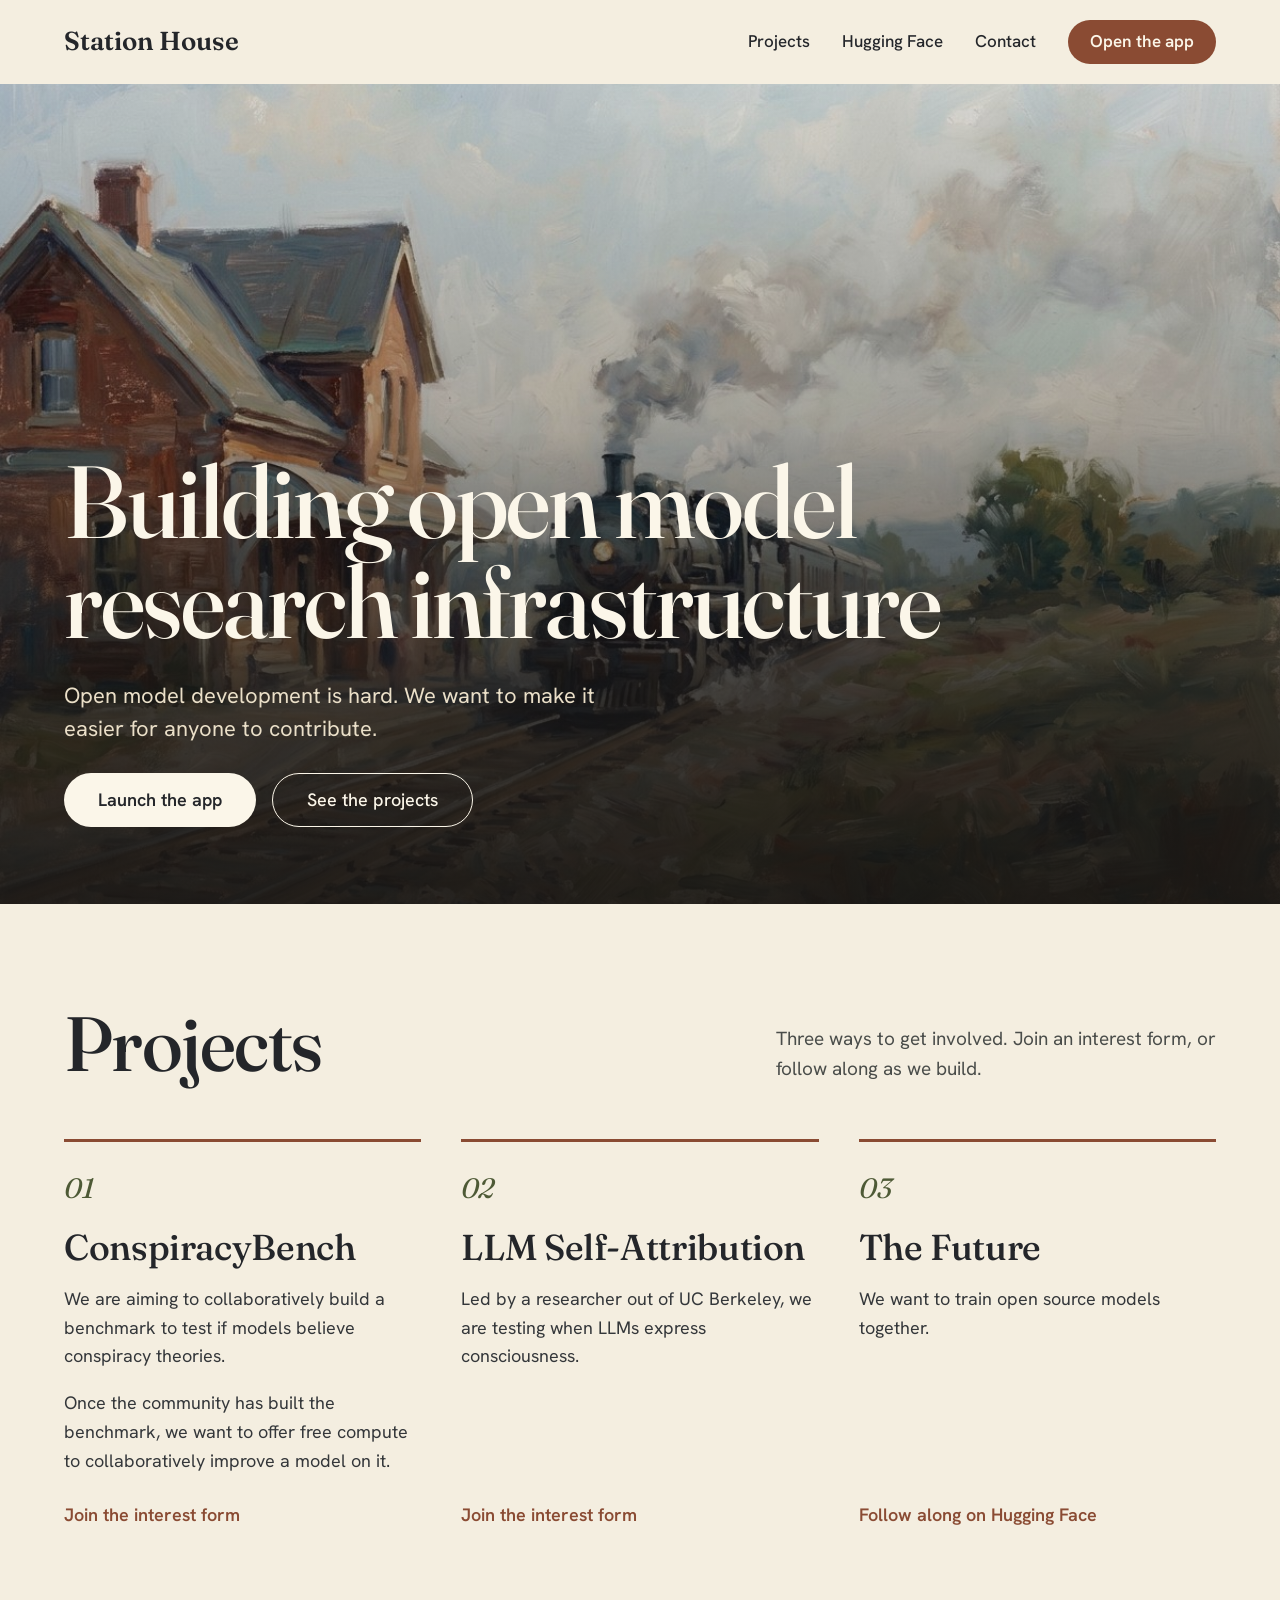
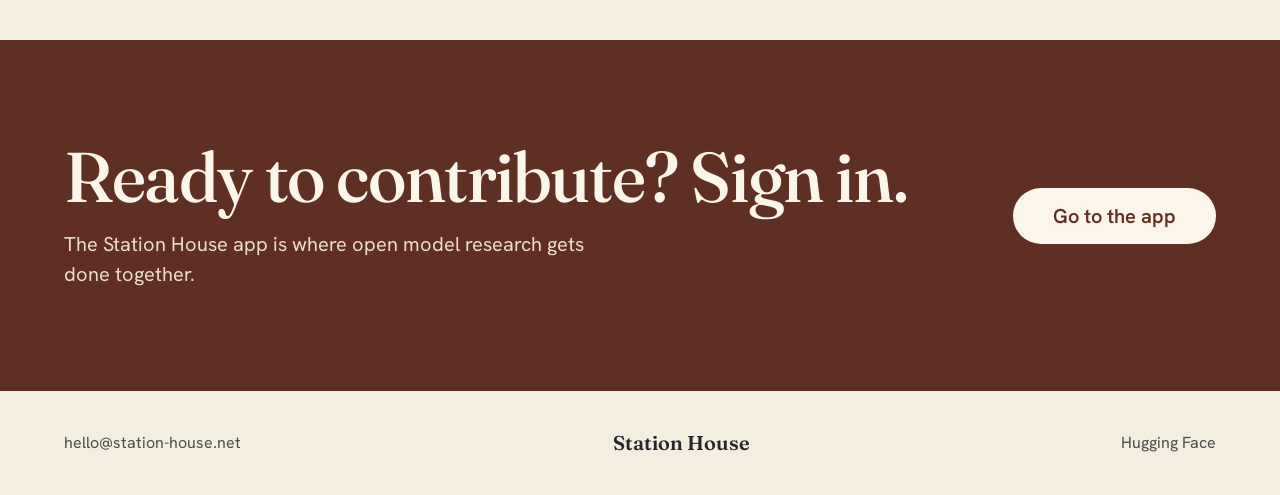
==== index.html @ ca44a5c0 "Initial commit: station-house.net static site Co-Authored-By: Claude Opus 5.5 <noreply@anthropic.com" ====
<!doctype html>
<html lang="en">
<head>
<meta charset="utf-8">
<meta name="viewport" content="width=device-width, initial-scale=1">
<title>Station House</title>
<meta name="description" content="Station House is building open model research infrastructure. Open model development is hard. We want to make it easier for anyone to contribute.">
<link rel="canonical" href="https://station-house.net/">
<meta property="og:type" content="website">
<meta property="og:site_name" content="Station House">
<meta property="og:title" content="Station House">
<meta property="og:description" content="Building open model research infrastructure. Open model development is hard. We want to make it easier for anyone to contribute.">
<meta property="og:url" content="https://station-house.net/">
<meta property="og:image" content="https://station-house.net/assets/station-house-hero.jpg">
<meta name="twitter:card" content="summary_large_image">
<link rel="icon" href="/favicon.svg" type="image/svg+xml">
<link rel="preconnect" href="https://fonts.googleapis.com">
<link rel="preconnect" href="https://fonts.gstatic.com" crossorigin>
<link rel="stylesheet" href="https://fonts.googleapis.com/css2?family=Fraunces:opsz,wght@9..144,400;9..144,500;9..144,600&amp;family=Hanken+Grotesk:wght@400;500;600&amp;display=swap">
<link rel="stylesheet" href="/style.css">
</head>
<body>

<header class="nav">
  <a class="brand" href="#top">Station House</a>
  <nav>
    <a class="link" href="#projects">Projects</a>
    <a class="link" href="https://huggingface.co/Station-house">Hugging Face</a>
    <a class="link" href="mailto:hello@station-house.net">Contact</a>
    <a class="btn pill pill-accent" href="https://app.station-house.net">Open the app</a>
  </nav>
</header>

<section class="hero" id="top">
  <img src="/assets/station-house-hero.jpg" alt="Oil painting of a steam locomotive arriving at a brick railway station house">
  <div class="scrim"></div>
  <div class="inner">
    <h1>Building open model research infrastructure</h1>
    <p>Open model development is hard. We want to make it easier for anyone to contribute.</p>
    <div class="actions">
      <a class="btn pill pill-cream pill-lg" href="https://app.station-house.net">Launch the app</a>
      <a class="btn pill pill-ghost pill-lg" href="#projects">See the projects</a>
    </div>
  </div>
</section>

<section class="projects" id="projects">
  <div class="wrap">

    <div class="section-head">
      <h2>Projects</h2>
      <p>Three ways to get involved. Join an interest form, or follow along as we build.</p>
    </div>

    <div class="grid">

      <article class="card" id="conspiracybench">
        <div class="num">01</div>
        <h3>ConspiracyBench</h3>
        <p>We are aiming to collaboratively build a benchmark to test if models believe conspiracy theories.</p>
        <p>Once the community has built the benchmark, we want to offer free compute to collaboratively improve a model on it.</p>
        <a class="link cta" href="https://forms.gle/97QzzKYSuwEGC18x9">Join the interest form</a>
      </article>

      <article class="card" id="self-attribution">
        <div class="num">02</div>
        <h3>LLM Self-Attribution</h3>
        <p>Led by a researcher out of UC Berkeley, we are testing when LLMs express consciousness.</p>
        <a class="link cta" href="https://forms.gle/BM6V8r1YsgiaBPSh9">Join the interest form</a>
      </article>

      <article class="card" id="the-future">
        <div class="num">03</div>
        <h3>The Future</h3>
        <p>We want to train open source models together.</p>
        <a class="link cta" href="https://huggingface.co/Station-house">Follow along on Hugging Face</a>
      </article>

    </div>
  </div>
</section>

<section class="band" id="app">
  <div class="wrap">
    <div class="copy">
      <h2>Ready to contribute? Sign in.</h2>
      <p>The Station House app is where open model research gets done together.</p>
    </div>
    <a class="btn pill pill-cream" href="https://app.station-house.net">Go to the app</a>
  </div>
</section>

<footer class="foot">
  <a class="link" href="mailto:hello@station-house.net">hello@station-house.net</a>
  <span class="brand">Station House</span>
  <a class="link" href="https://huggingface.co/Station-house">Hugging Face</a>
</footer>

</body>
</html>
---- style.css ----
/* Station House — Horizon
   Edit colours and type in the :root block below; everything else follows. */

:root {
  --cream:      #F4EEE0;  /* page ground */
  --cream-lt:   #FBF6E9;  /* text and buttons on dark */
  --cream-dim:  #EADFC8;  /* secondary text on dark */
  --ink:        #24262A;  /* headings */
  --body:       #34373A;  /* body copy */
  --body-dim:   #4A4D4A;  /* captions, footer */
  --accent:     #8A4B33;  /* clay: rules, links, primary */
  --olive:      #4E5A36;  /* project numerals */
  --brown:      #5E2F22;  /* app band */

  --display: "Fraunces", Georgia, "Times New Roman", serif;
  --sans: "Hanken Grotesk", "Helvetica Neue", Arial, sans-serif;

  --gutter: clamp(20px, 5vw, 64px);
  --wrap: 1232px;
}

* { box-sizing: border-box; }

html { -webkit-text-size-adjust: 100%; scroll-behavior: smooth; }

body {
  margin: 0;
  background: var(--cream);
  color: var(--ink);
  font-family: var(--sans);
  font-size: 18px;
  line-height: 1.6;
  -webkit-font-smoothing: antialiased;
}

a { color: inherit; text-decoration: none; }
.link:hover { text-decoration: underline; }
.btn { transition: opacity 0.15s ease; }
.btn:hover { opacity: 0.88; }

a:focus-visible {
  outline: 2px solid var(--accent);
  outline-offset: 3px;
}

/* ---------- nav ---------- */
.nav {
  display: flex;
  flex-wrap: wrap;
  align-items: center;
  justify-content: space-between;
  gap: 16px 32px;
  padding: 20px var(--gutter);
  background: var(--cream);
}
.brand {
  font-family: var(--display);
  font-weight: 600;
  font-size: 26px;
  color: var(--ink);
}
.nav nav {
  display: flex;
  flex-wrap: wrap;
  align-items: center;
  gap: 12px 32px;
  font-size: 17px;
  font-weight: 500;
}

/* ---------- buttons ---------- */
.pill {
  display: inline-flex;
  align-items: center;
  min-height: 44px;
  padding: 0 22px;
  border-radius: 999px;
  font-weight: 600;
}
.pill-accent { background: var(--accent); color: var(--cream-lt); }
.pill-cream  { background: var(--cream-lt); color: var(--ink); }
.pill-ghost  { border: 1.5px solid var(--cream-lt); color: var(--cream-lt); font-weight: 500; }
.pill-lg { min-height: 54px; padding: 0 34px; font-size: 18px; }

/* ---------- hero ---------- */
.hero {
  position: relative;
  min-height: 820px;
  display: flex;
  flex-direction: column;
  justify-content: flex-end;
  overflow: hidden;
}
.hero img {
  position: absolute;
  inset: 0;
  width: 100%;
  height: 100%;
  object-fit: cover;
  object-position: 50% 70%;
}
.hero .scrim {
  position: absolute;
  inset: 0;
  background: linear-gradient(180deg,
    rgba(24,22,20,0.12) 0%,
    rgba(24,22,20,0.34) 42%,
    rgba(24,22,20,0.80) 74%,
    rgba(24,22,20,0.92) 100%);
}
.hero .inner {
  position: relative;
  display: flex;
  flex-direction: column;
  gap: 28px;
  padding: 64px var(--gutter) clamp(40px, 6vw, 80px);
  max-width: 1100px;
}
.hero h1 {
  margin: 0;
  font-family: var(--display);
  font-weight: 500;
  font-size: clamp(48px, 8vw, 112px);
  line-height: 0.98;
  letter-spacing: -0.02em;
  color: var(--cream-lt);
  text-wrap: balance;
}
.hero p {
  margin: 0;
  max-width: 560px;
  font-size: 22px;
  line-height: 1.5;
  color: var(--cream-dim);
}
.hero .actions { display: flex; flex-wrap: wrap; gap: 16px; }

/* ---------- projects ---------- */
.projects { padding: clamp(56px, 8vw, 112px) var(--gutter); }
.projects .wrap {
  max-width: var(--wrap);
  margin: 0 auto;
  display: flex;
  flex-direction: column;
  gap: 56px;
}
.section-head {
  display: flex;
  flex-wrap: wrap;
  align-items: flex-end;
  justify-content: space-between;
  gap: 24px;
}
.section-head h2 {
  margin: 0;
  font-family: var(--display);
  font-weight: 500;
  font-size: clamp(44px, 6vw, 80px);
  line-height: 1;
  letter-spacing: -0.02em;
}
.section-head p {
  margin: 0;
  max-width: 440px;
  font-size: 19px;
  line-height: 1.55;
  color: var(--body-dim);
}

.grid {
  display: grid;
  grid-template-columns: repeat(auto-fit, minmax(300px, 1fr));
  gap: 40px;
}
.card {
  display: flex;
  flex-direction: column;
  gap: 18px;
  border-top: 3px solid var(--accent);
  padding-top: 24px;
}
.card .num {
  font-family: var(--display);
  font-style: italic;
  font-size: 28px;
  color: var(--olive);
}
.card h3 {
  margin: 0;
  font-family: var(--display);
  font-weight: 500;
  font-size: 36px;
  line-height: 1.05;
  letter-spacing: -0.01em;
}
.card p { margin: 0; font-size: 18px; line-height: 1.6; color: var(--body); }
.card .cta {
  margin-top: auto;
  display: inline-flex;
  align-items: center;
  min-height: 44px;
  font-size: 18px;
  font-weight: 600;
  color: var(--accent);
  align-self: flex-start;
}

/* ---------- app band ---------- */
.band {
  background: var(--brown);
  color: var(--cream-lt);
  padding: clamp(56px, 8vw, 104px) var(--gutter);
}
.band .wrap {
  max-width: var(--wrap);
  margin: 0 auto;
  display: flex;
  flex-wrap: wrap;
  align-items: center;
  justify-content: space-between;
  gap: 32px 56px;
}
.band .copy {
  flex: 1 1 420px;
  min-width: 0;
  display: flex;
  flex-direction: column;
  gap: 16px;
}
.band h2 {
  margin: 0;
  font-family: var(--display);
  font-weight: 500;
  font-size: clamp(40px, 5.5vw, 72px);
  line-height: 1;
  letter-spacing: -0.02em;
}
.band p {
  margin: 0;
  max-width: 520px;
  font-size: 20px;
  line-height: 1.5;
  color: var(--cream-dim);
}
.band .pill { min-height: 56px; padding: 0 40px; font-size: 20px; color: var(--brown); }

/* ---------- footer ---------- */
.foot {
  margin-top: auto;
  padding: 36px var(--gutter);
  display: flex;
  flex-wrap: wrap;
  align-items: center;
  justify-content: space-between;
  gap: 16px 32px;
  font-size: 16px;
  color: var(--body-dim);
}
.foot .brand { font-size: 20px; }

@media (prefers-reduced-motion: reduce) {
  html { scroll-behavior: auto; }
  * { transition: none !important; }
}
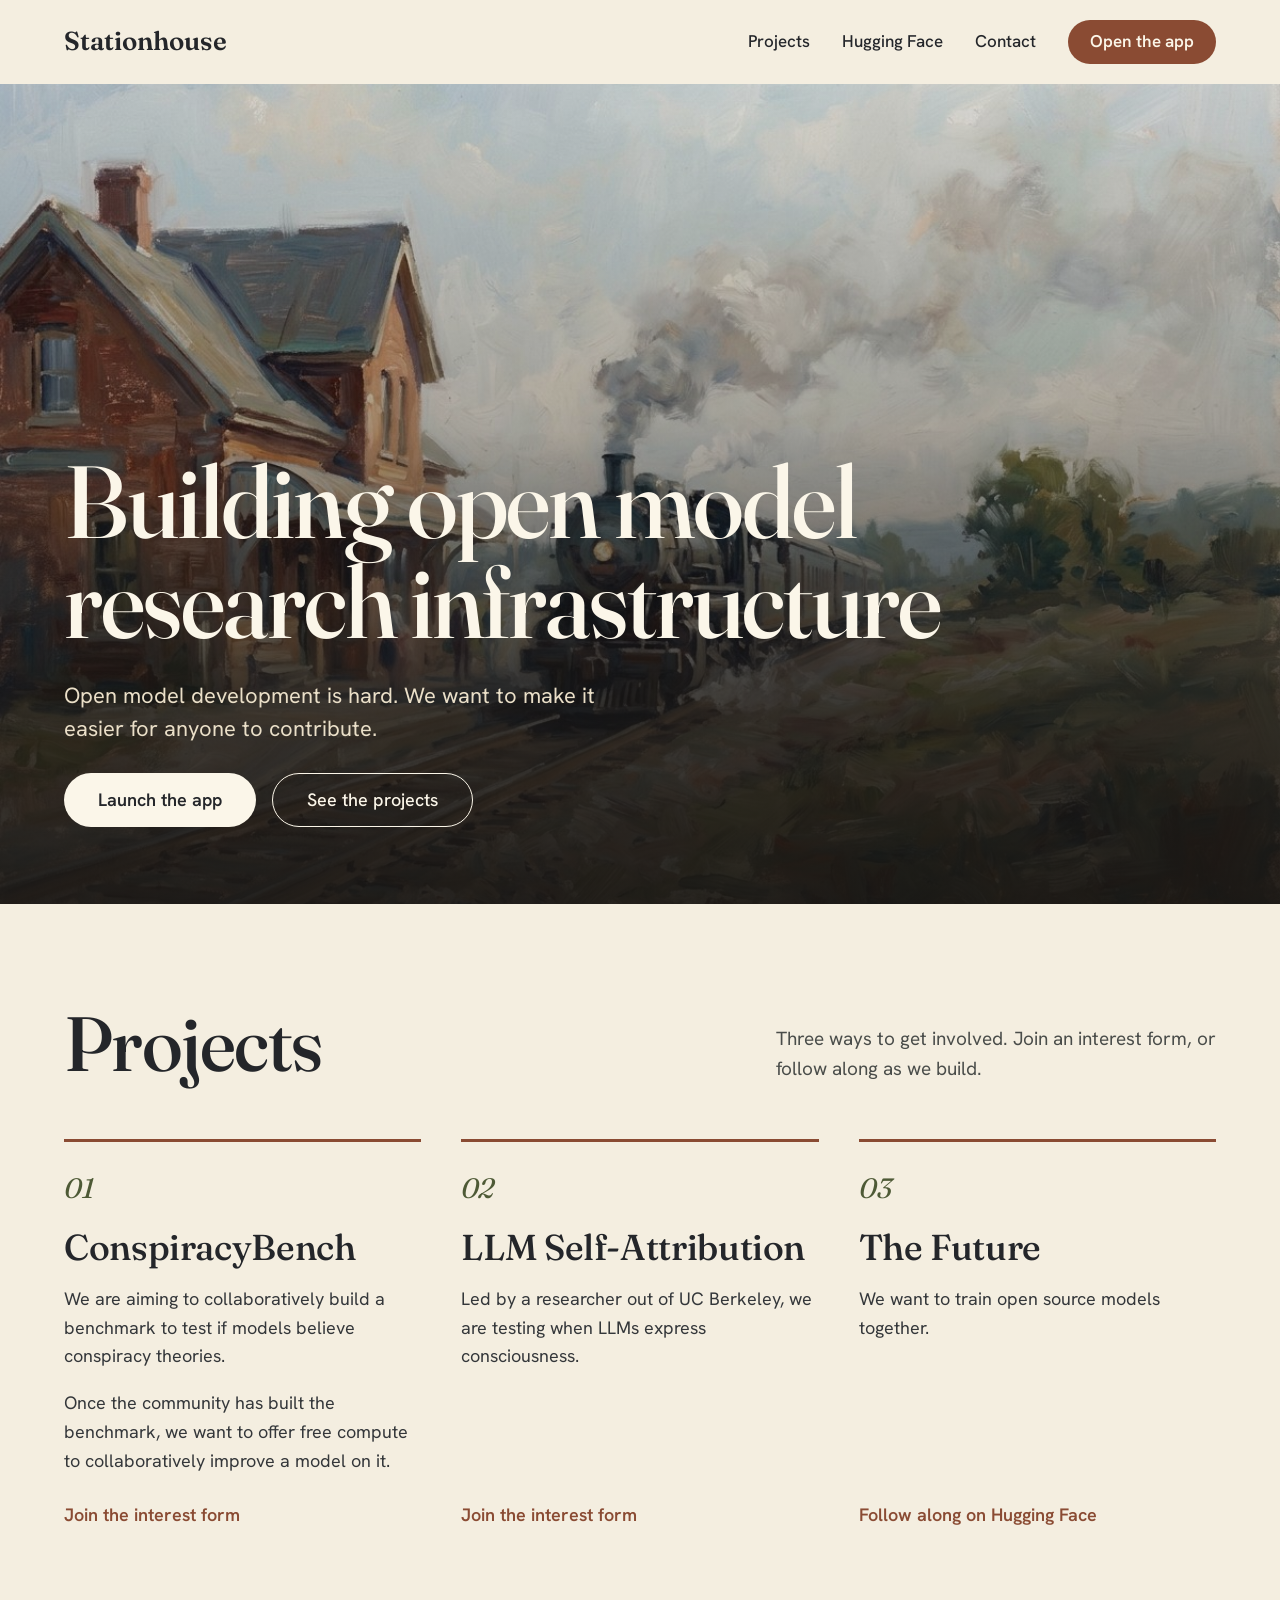
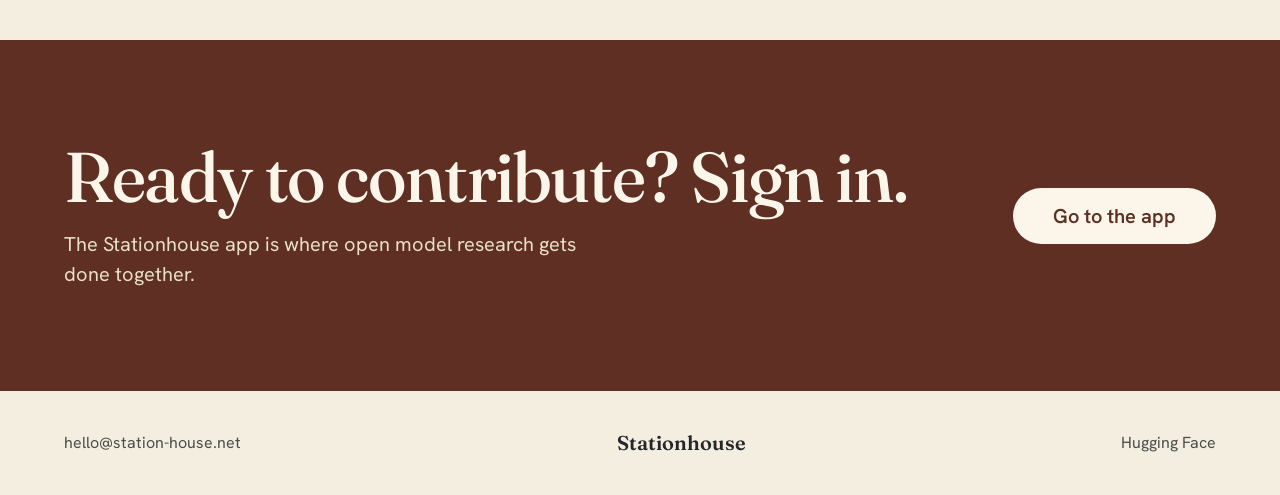
==== commit 8520d562: "Rename "Station House" to "Stationhouse" in all copy Co-Authored-By: Claude Opus 5.5 <noreply@anthro" ====
--- a/index.html
+++ b/index.html
@@ -3,12 +3,12 @@
 <head>
 <meta charset="utf-8">
 <meta name="viewport" content="width=device-width, initial-scale=1">
-<title>Station House</title>
-<meta name="description" content="Station House is building open model research infrastructure. Open model development is hard. We want to make it easier for anyone to contribute.">
+<title>Stationhouse</title>
+<meta name="description" content="Stationhouse is building open model research infrastructure. Open model development is hard. We want to make it easier for anyone to contribute.">
 <link rel="canonical" href="https://station-house.net/">
 <meta property="og:type" content="website">
-<meta property="og:site_name" content="Station House">
-<meta property="og:title" content="Station House">
+<meta property="og:site_name" content="Stationhouse">
+<meta property="og:title" content="Stationhouse">
 <meta property="og:description" content="Building open model research infrastructure. Open model development is hard. We want to make it easier for anyone to contribute.">
 <meta property="og:url" content="https://station-house.net/">
 <meta property="og:image" content="https://station-house.net/assets/station-house-hero.jpg">
@@ -22,7 +22,7 @@
 <body>
 
 <header class="nav">
-  <a class="brand" href="#top">Station House</a>
+  <a class="brand" href="#top">Stationhouse</a>
   <nav>
     <a class="link" href="#projects">Projects</a>
     <a class="link" href="https://huggingface.co/Station-house">Hugging Face</a>
@@ -84,7 +84,7 @@
   <div class="wrap">
     <div class="copy">
       <h2>Ready to contribute? Sign in.</h2>
-      <p>The Station House app is where open model research gets done together.</p>
+      <p>The Stationhouse app is where open model research gets done together.</p>
     </div>
     <a class="btn pill pill-cream" href="https://app.station-house.net">Go to the app</a>
   </div>
@@ -92,7 +92,7 @@
 
 <footer class="foot">
   <a class="link" href="mailto:hello@station-house.net">hello@station-house.net</a>
-  <span class="brand">Station House</span>
+  <span class="brand">Stationhouse</span>
   <a class="link" href="https://huggingface.co/Station-house">Hugging Face</a>
 </footer>
 
--- a/style.css
+++ b/style.css
@@ -1,4 +1,4 @@
-/* Station House — Horizon
+/* Stationhouse — Horizon
    Edit colours and type in the :root block below; everything else follows. */
 
 :root {
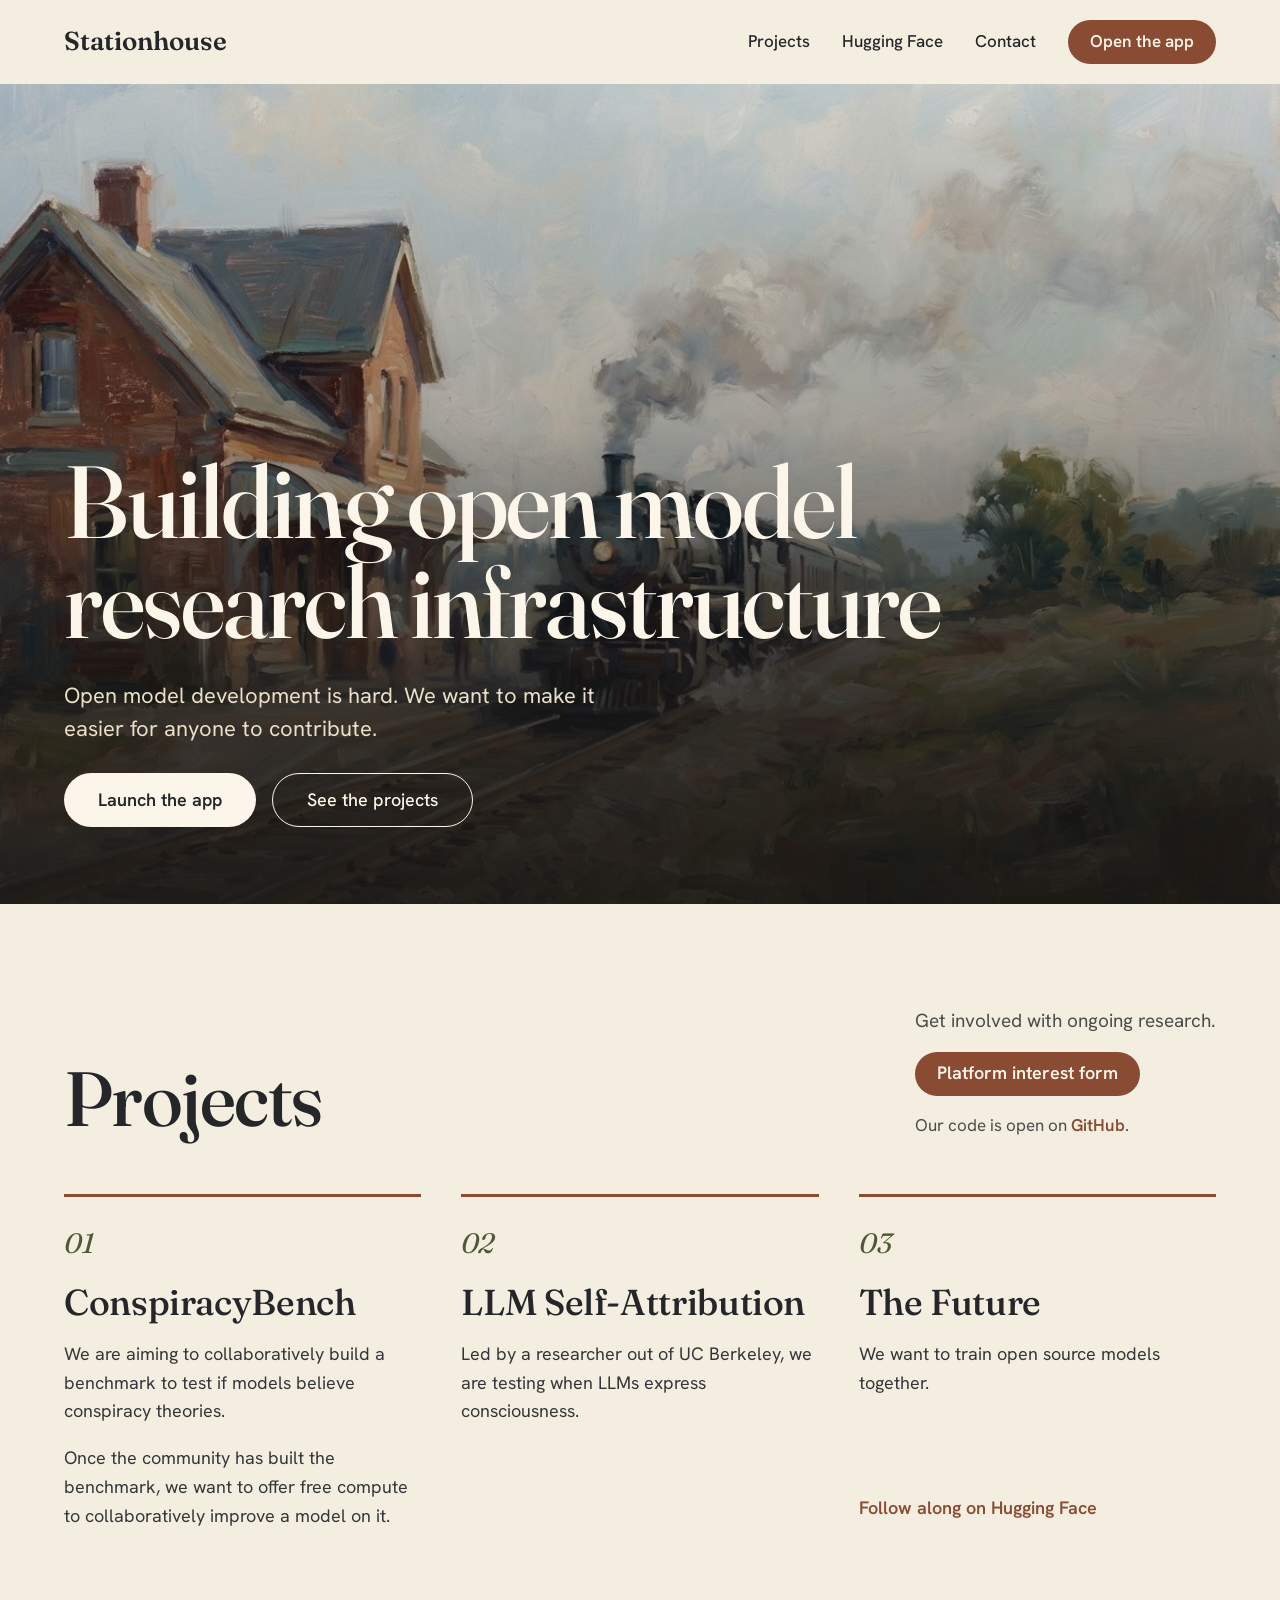
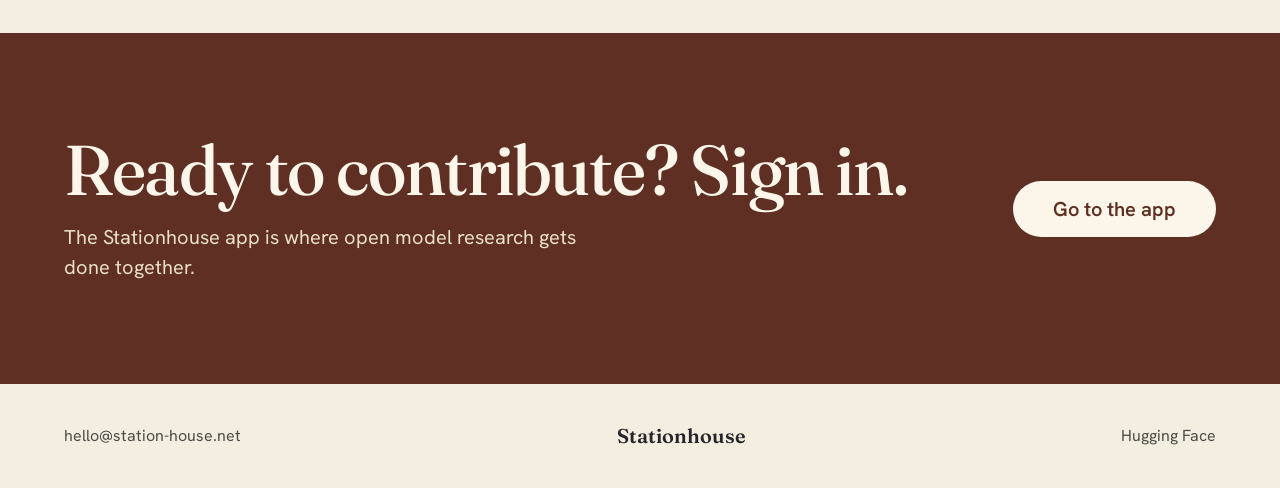
==== commit dc97e535: "Projects: single platform interest form button, GitHub link, new intro line Co-Authored-By: Claude O" ====
--- a/index.html
+++ b/index.html
@@ -49,7 +49,11 @@
 
     <div class="section-head">
       <h2>Projects</h2>
-      <p>Three ways to get involved. Join an interest form, or follow along as we build.</p>
+      <div class="head-aside">
+        <p>Get involved with ongoing research.</p>
+        <a class="btn pill pill-accent" href="https://forms.gle/CCu1CT9YJAMHdPyZ8">Platform interest form</a>
+        <p class="github-line">Our code is open on <a class="link" href="https://github.com/Station-House/">GitHub</a>.</p>
+      </div>
     </div>
 
     <div class="grid">
@@ -59,14 +63,12 @@
         <h3>ConspiracyBench</h3>
         <p>We are aiming to collaboratively build a benchmark to test if models believe conspiracy theories.</p>
         <p>Once the community has built the benchmark, we want to offer free compute to collaboratively improve a model on it.</p>
-        <a class="link cta" href="https://forms.gle/97QzzKYSuwEGC18x9">Join the interest form</a>
       </article>
 
       <article class="card" id="self-attribution">
         <div class="num">02</div>
         <h3>LLM Self-Attribution</h3>
         <p>Led by a researcher out of UC Berkeley, we are testing when LLMs express consciousness.</p>
-        <a class="link cta" href="https://forms.gle/BM6V8r1YsgiaBPSh9">Join the interest form</a>
       </article>
 
       <article class="card" id="the-future">
--- a/style.css
+++ b/style.css
@@ -166,6 +166,14 @@
   line-height: 1.55;
   color: var(--body-dim);
 }
+.head-aside {
+  display: flex;
+  flex-direction: column;
+  align-items: flex-start;
+  gap: 16px;
+}
+.section-head .github-line { font-size: 17px; }
+.github-line .link { color: var(--accent); font-weight: 600; }
 
 .grid {
   display: grid;
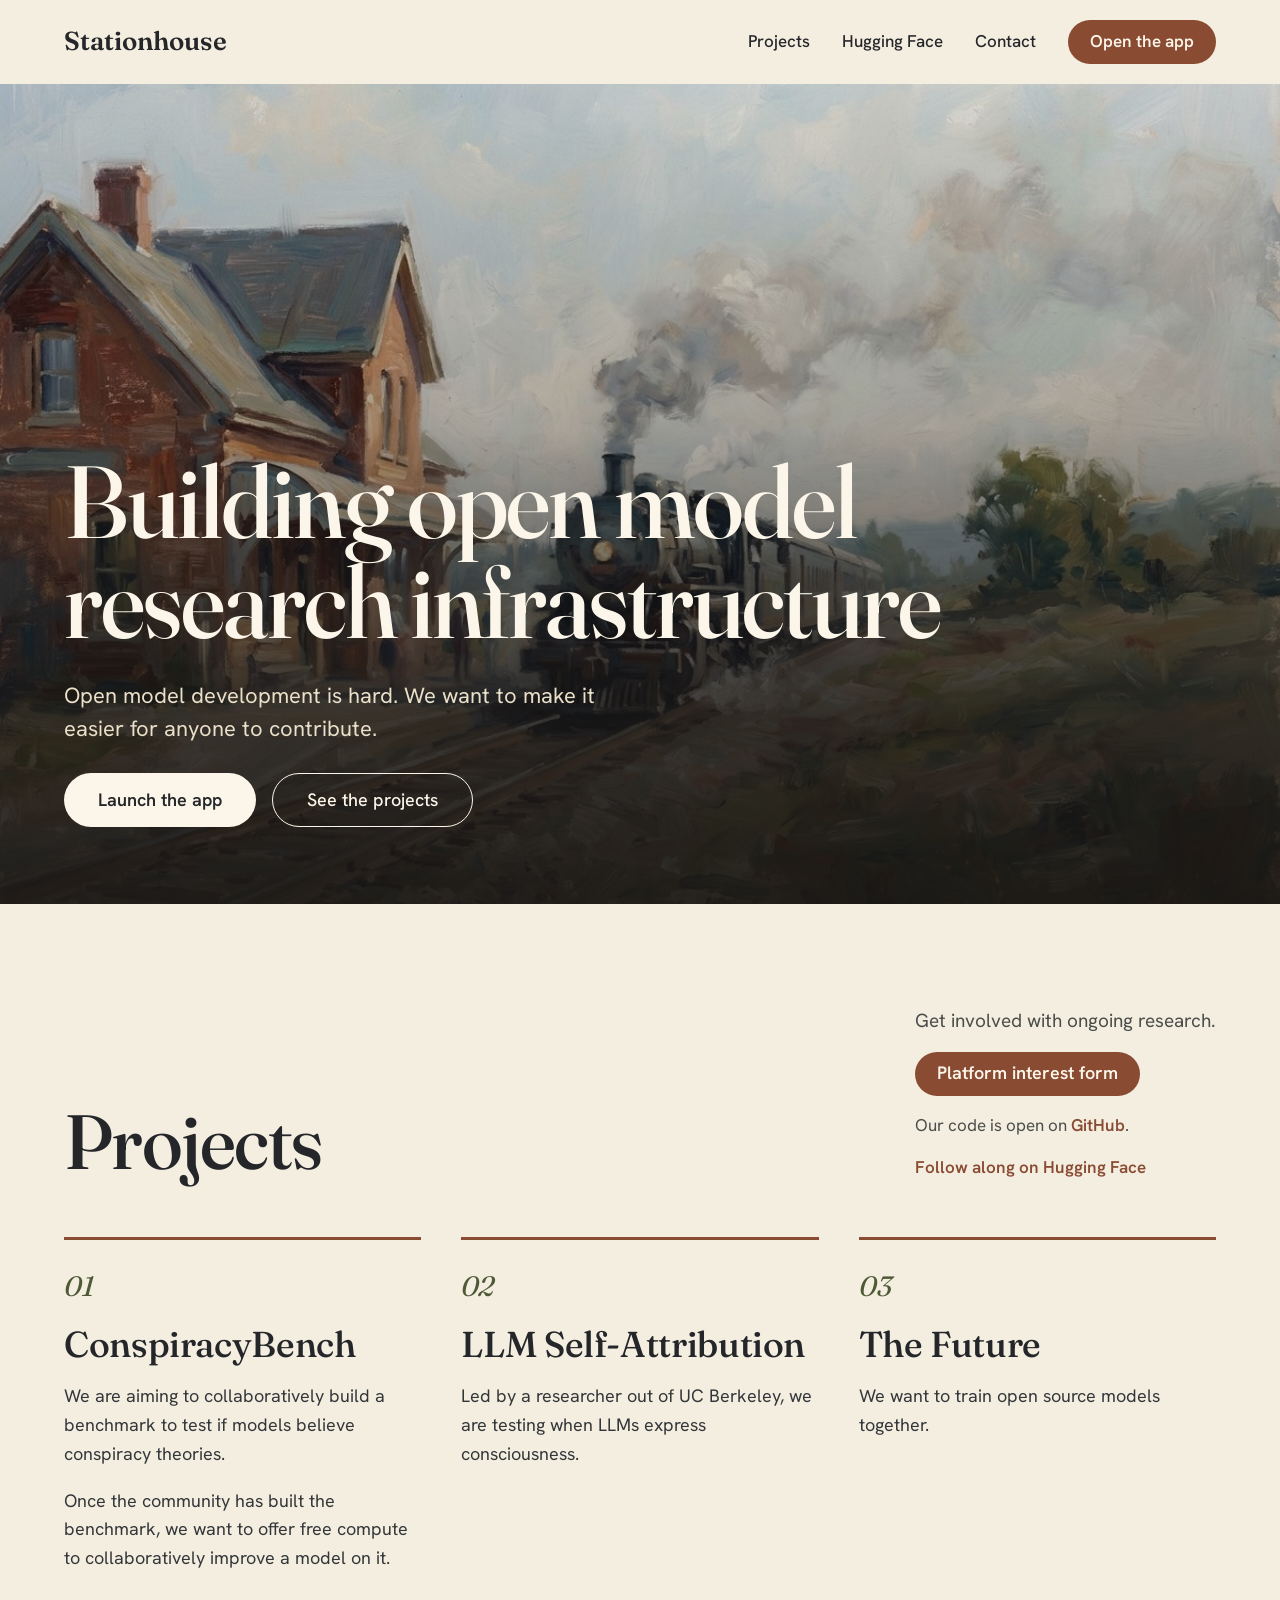
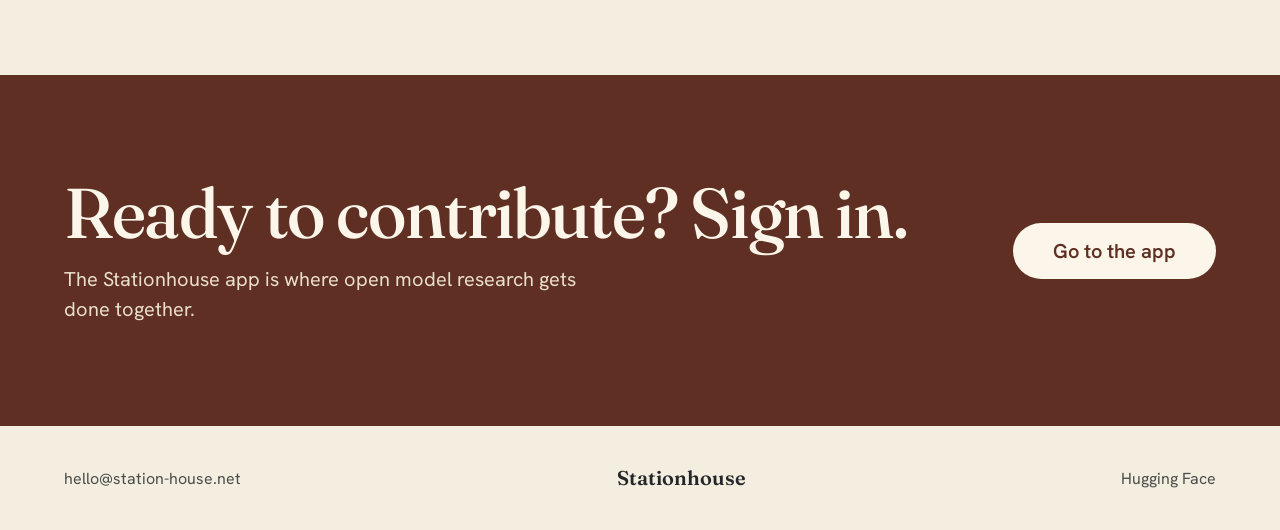
==== commit cbcee6ad: "Move Hugging Face link under the GitHub line Co-Authored-By: Claude Opus 5.5 <noreply@anthropic.com>" ====
--- a/index.html
+++ b/index.html
@@ -53,6 +53,7 @@
         <p>Get involved with ongoing research.</p>
         <a class="btn pill pill-accent" href="https://forms.gle/CCu1CT9YJAMHdPyZ8">Platform interest form</a>
         <p class="github-line">Our code is open on <a class="link" href="https://github.com/Station-House/">GitHub</a>.</p>
+        <p class="github-line"><a class="link" href="https://huggingface.co/Station-house">Follow along on Hugging Face</a></p>
       </div>
     </div>
 
@@ -75,7 +76,6 @@
         <div class="num">03</div>
         <h3>The Future</h3>
         <p>We want to train open source models together.</p>
-        <a class="link cta" href="https://huggingface.co/Station-house">Follow along on Hugging Face</a>
       </article>
 
     </div>
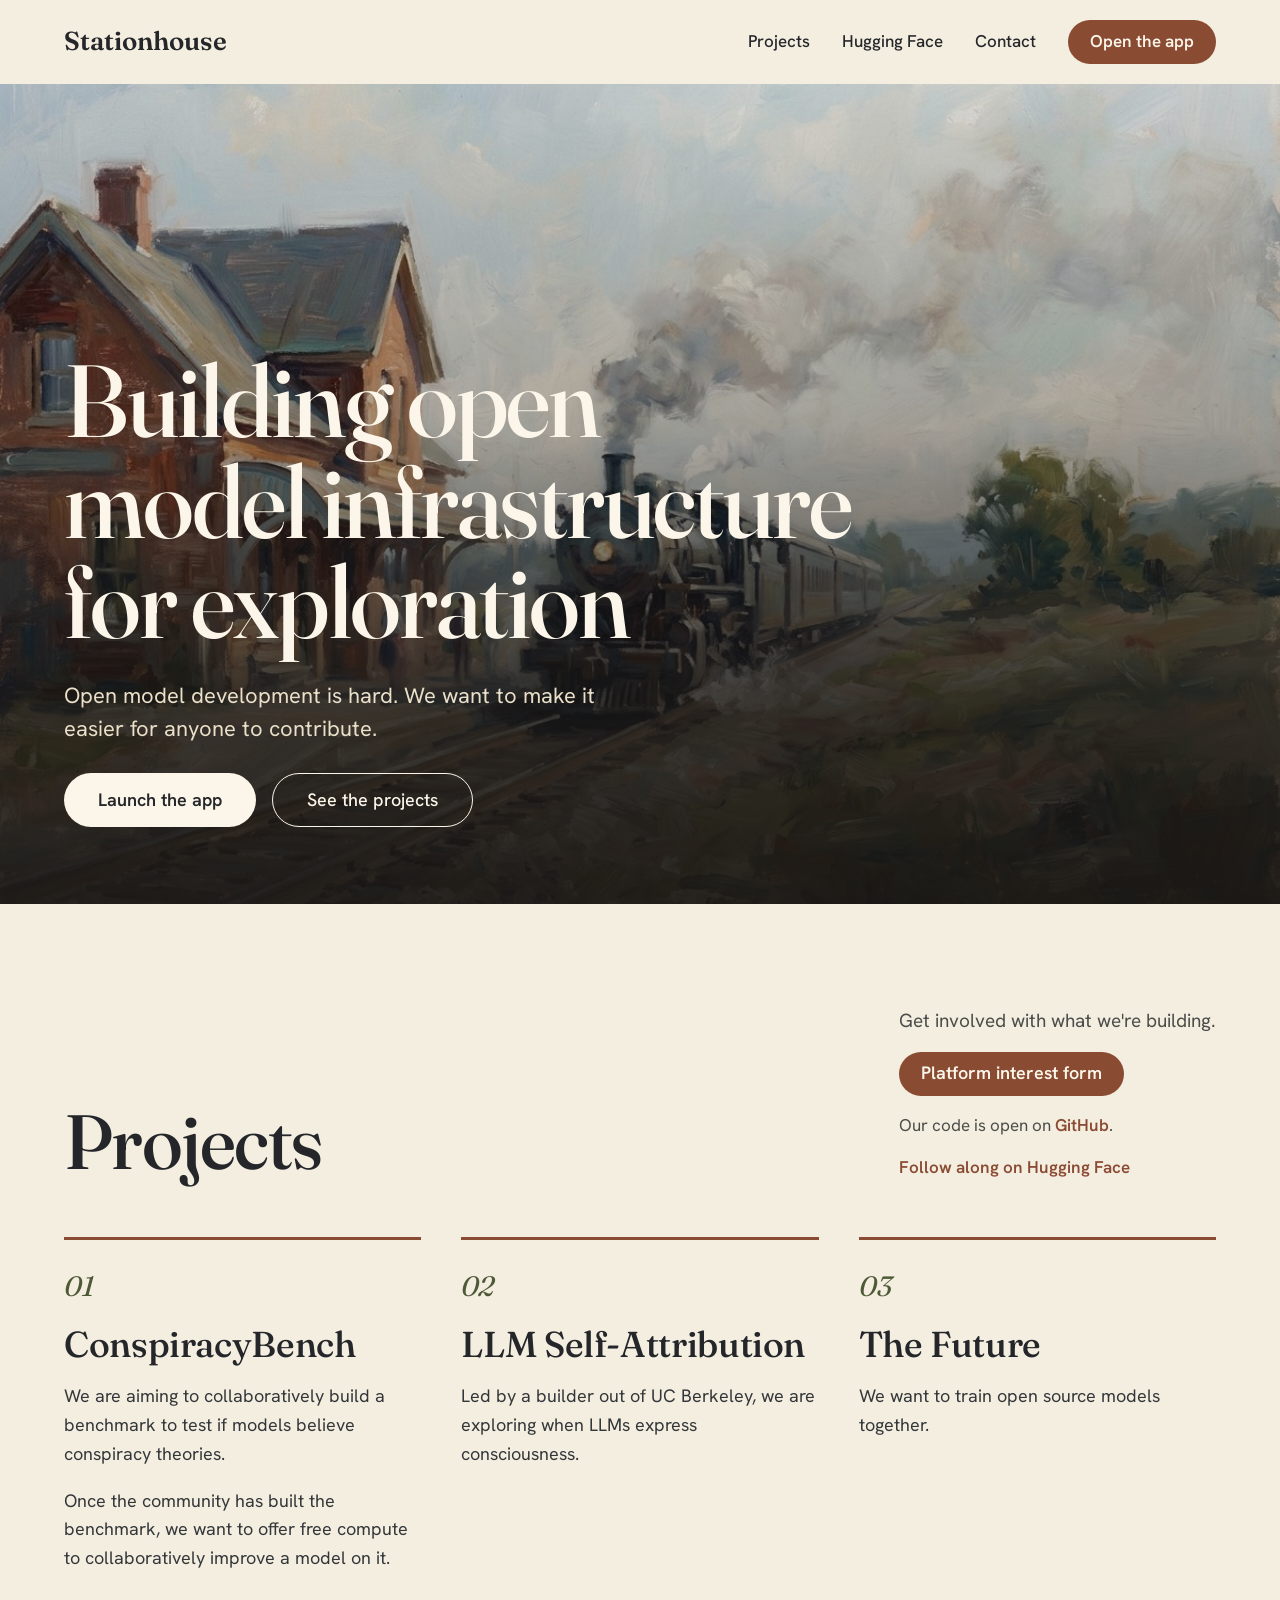
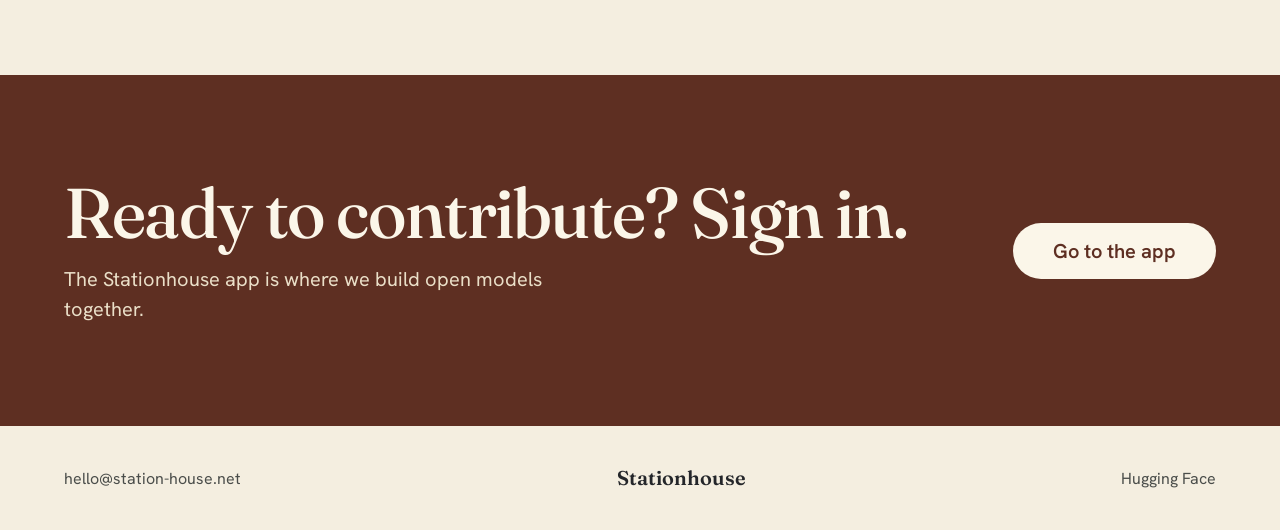
==== commit 204751be: "Replace 'research' with exploration/building copy Co-Authored-By: Claude Opus 5.5 <noreply@anthropic" ====
--- a/index.html
+++ b/index.html
@@ -4,12 +4,12 @@
 <meta charset="utf-8">
 <meta name="viewport" content="width=device-width, initial-scale=1">
 <title>Stationhouse</title>
-<meta name="description" content="Stationhouse is building open model research infrastructure. Open model development is hard. We want to make it easier for anyone to contribute.">
+<meta name="description" content="Stationhouse is building open model infrastructure for exploration. Open model development is hard. We want to make it easier for anyone to contribute.">
 <link rel="canonical" href="https://station-house.net/">
 <meta property="og:type" content="website">
 <meta property="og:site_name" content="Stationhouse">
 <meta property="og:title" content="Stationhouse">
-<meta property="og:description" content="Building open model research infrastructure. Open model development is hard. We want to make it easier for anyone to contribute.">
+<meta property="og:description" content="Building open model infrastructure for exploration. Open model development is hard. We want to make it easier for anyone to contribute.">
 <meta property="og:url" content="https://station-house.net/">
 <meta property="og:image" content="https://station-house.net/assets/station-house-hero.jpg">
 <meta name="twitter:card" content="summary_large_image">
@@ -35,7 +35,7 @@
   <img src="/assets/station-house-hero.jpg" alt="Oil painting of a steam locomotive arriving at a brick railway station house">
   <div class="scrim"></div>
   <div class="inner">
-    <h1>Building open model research infrastructure</h1>
+    <h1>Building open model infrastructure for exploration</h1>
     <p>Open model development is hard. We want to make it easier for anyone to contribute.</p>
     <div class="actions">
       <a class="btn pill pill-cream pill-lg" href="https://app.station-house.net">Launch the app</a>
@@ -50,7 +50,7 @@
     <div class="section-head">
       <h2>Projects</h2>
       <div class="head-aside">
-        <p>Get involved with ongoing research.</p>
+        <p>Get involved with what we're building.</p>
         <a class="btn pill pill-accent" href="https://forms.gle/CCu1CT9YJAMHdPyZ8">Platform interest form</a>
         <p class="github-line">Our code is open on <a class="link" href="https://github.com/Station-House/">GitHub</a>.</p>
         <p class="github-line"><a class="link" href="https://huggingface.co/Station-house">Follow along on Hugging Face</a></p>
@@ -69,7 +69,7 @@
       <article class="card" id="self-attribution">
         <div class="num">02</div>
         <h3>LLM Self-Attribution</h3>
-        <p>Led by a researcher out of UC Berkeley, we are testing when LLMs express consciousness.</p>
+        <p>Led by a builder out of UC Berkeley, we are exploring when LLMs express consciousness.</p>
       </article>
 
       <article class="card" id="the-future">
@@ -86,7 +86,7 @@
   <div class="wrap">
     <div class="copy">
       <h2>Ready to contribute? Sign in.</h2>
-      <p>The Stationhouse app is where open model research gets done together.</p>
+      <p>The Stationhouse app is where we build open models together.</p>
     </div>
     <a class="btn pill pill-cream" href="https://app.station-house.net">Go to the app</a>
   </div>
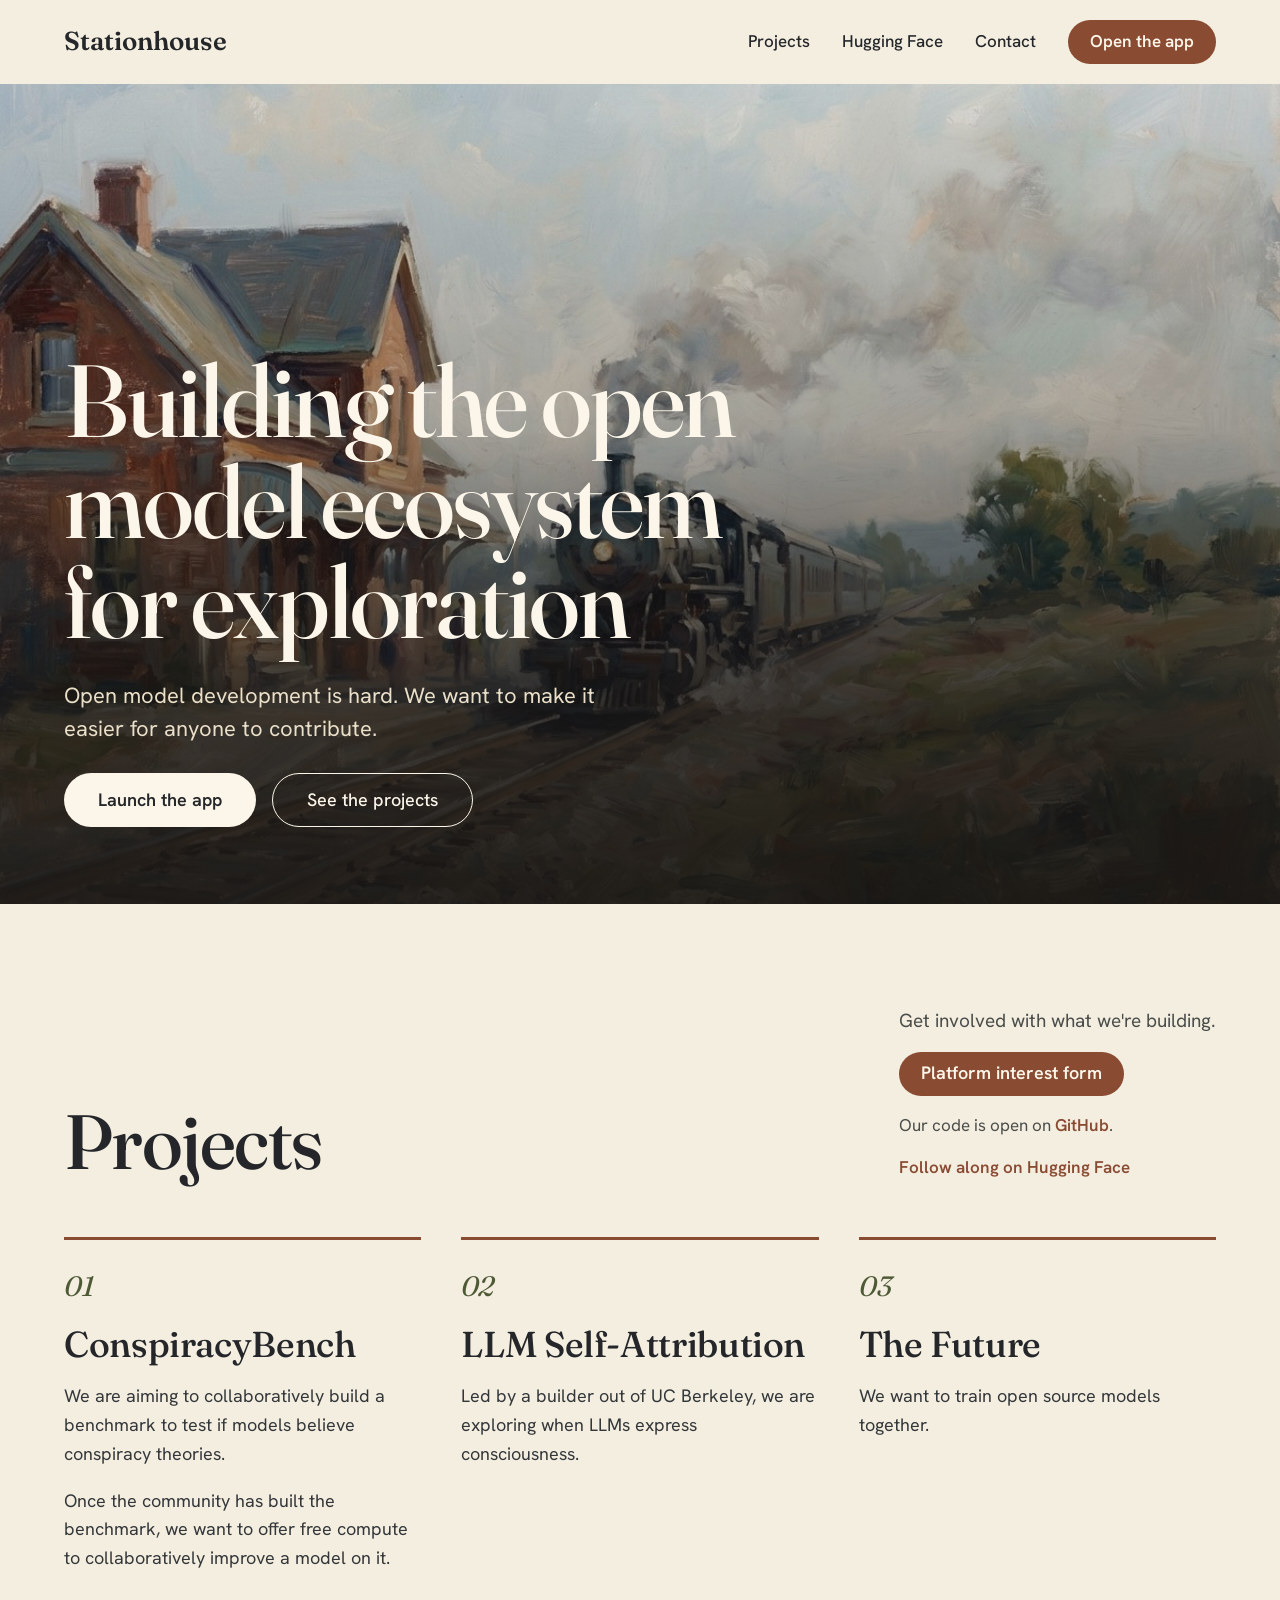
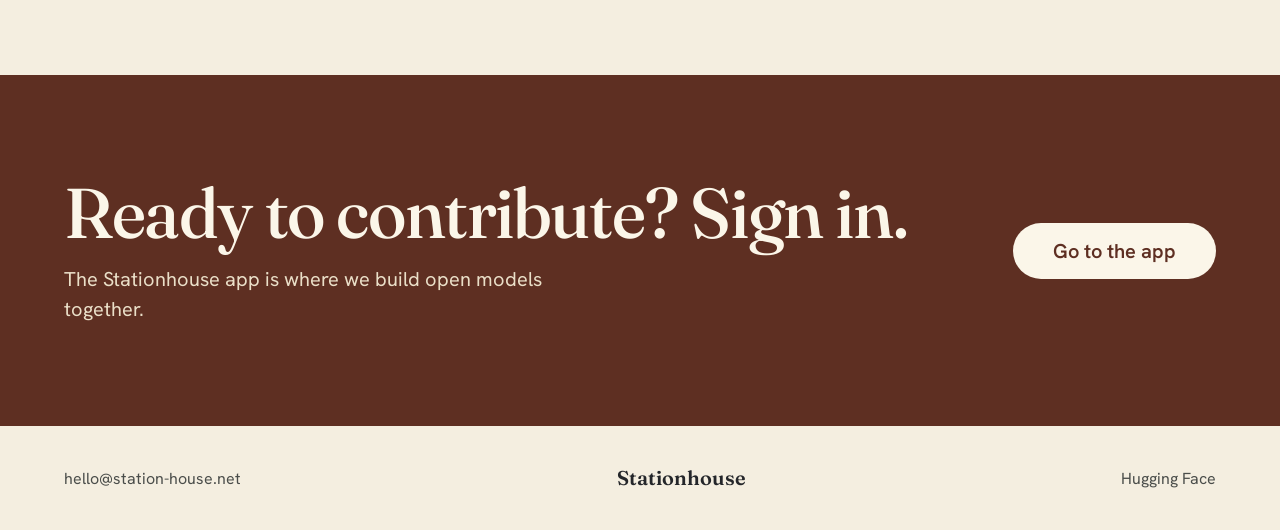
==== commit d7d361df: "Headline: building the open model ecosystem for exploration Co-Authored-By: Claude Opus 5.5 <noreply" ====
--- a/index.html
+++ b/index.html
@@ -4,12 +4,12 @@
 <meta charset="utf-8">
 <meta name="viewport" content="width=device-width, initial-scale=1">
 <title>Stationhouse</title>
-<meta name="description" content="Stationhouse is building open model infrastructure for exploration. Open model development is hard. We want to make it easier for anyone to contribute.">
+<meta name="description" content="Stationhouse is building the open model ecosystem for exploration. Open model development is hard. We want to make it easier for anyone to contribute.">
 <link rel="canonical" href="https://station-house.net/">
 <meta property="og:type" content="website">
 <meta property="og:site_name" content="Stationhouse">
 <meta property="og:title" content="Stationhouse">
-<meta property="og:description" content="Building open model infrastructure for exploration. Open model development is hard. We want to make it easier for anyone to contribute.">
+<meta property="og:description" content="Building the open model ecosystem for exploration. Open model development is hard. We want to make it easier for anyone to contribute.">
 <meta property="og:url" content="https://station-house.net/">
 <meta property="og:image" content="https://station-house.net/assets/station-house-hero.jpg">
 <meta name="twitter:card" content="summary_large_image">
@@ -35,7 +35,7 @@
   <img src="/assets/station-house-hero.jpg" alt="Oil painting of a steam locomotive arriving at a brick railway station house">
   <div class="scrim"></div>
   <div class="inner">
-    <h1>Building open model infrastructure for exploration</h1>
+    <h1>Building the open model ecosystem for exploration</h1>
     <p>Open model development is hard. We want to make it easier for anyone to contribute.</p>
     <div class="actions">
       <a class="btn pill pill-cream pill-lg" href="https://app.station-house.net">Launch the app</a>
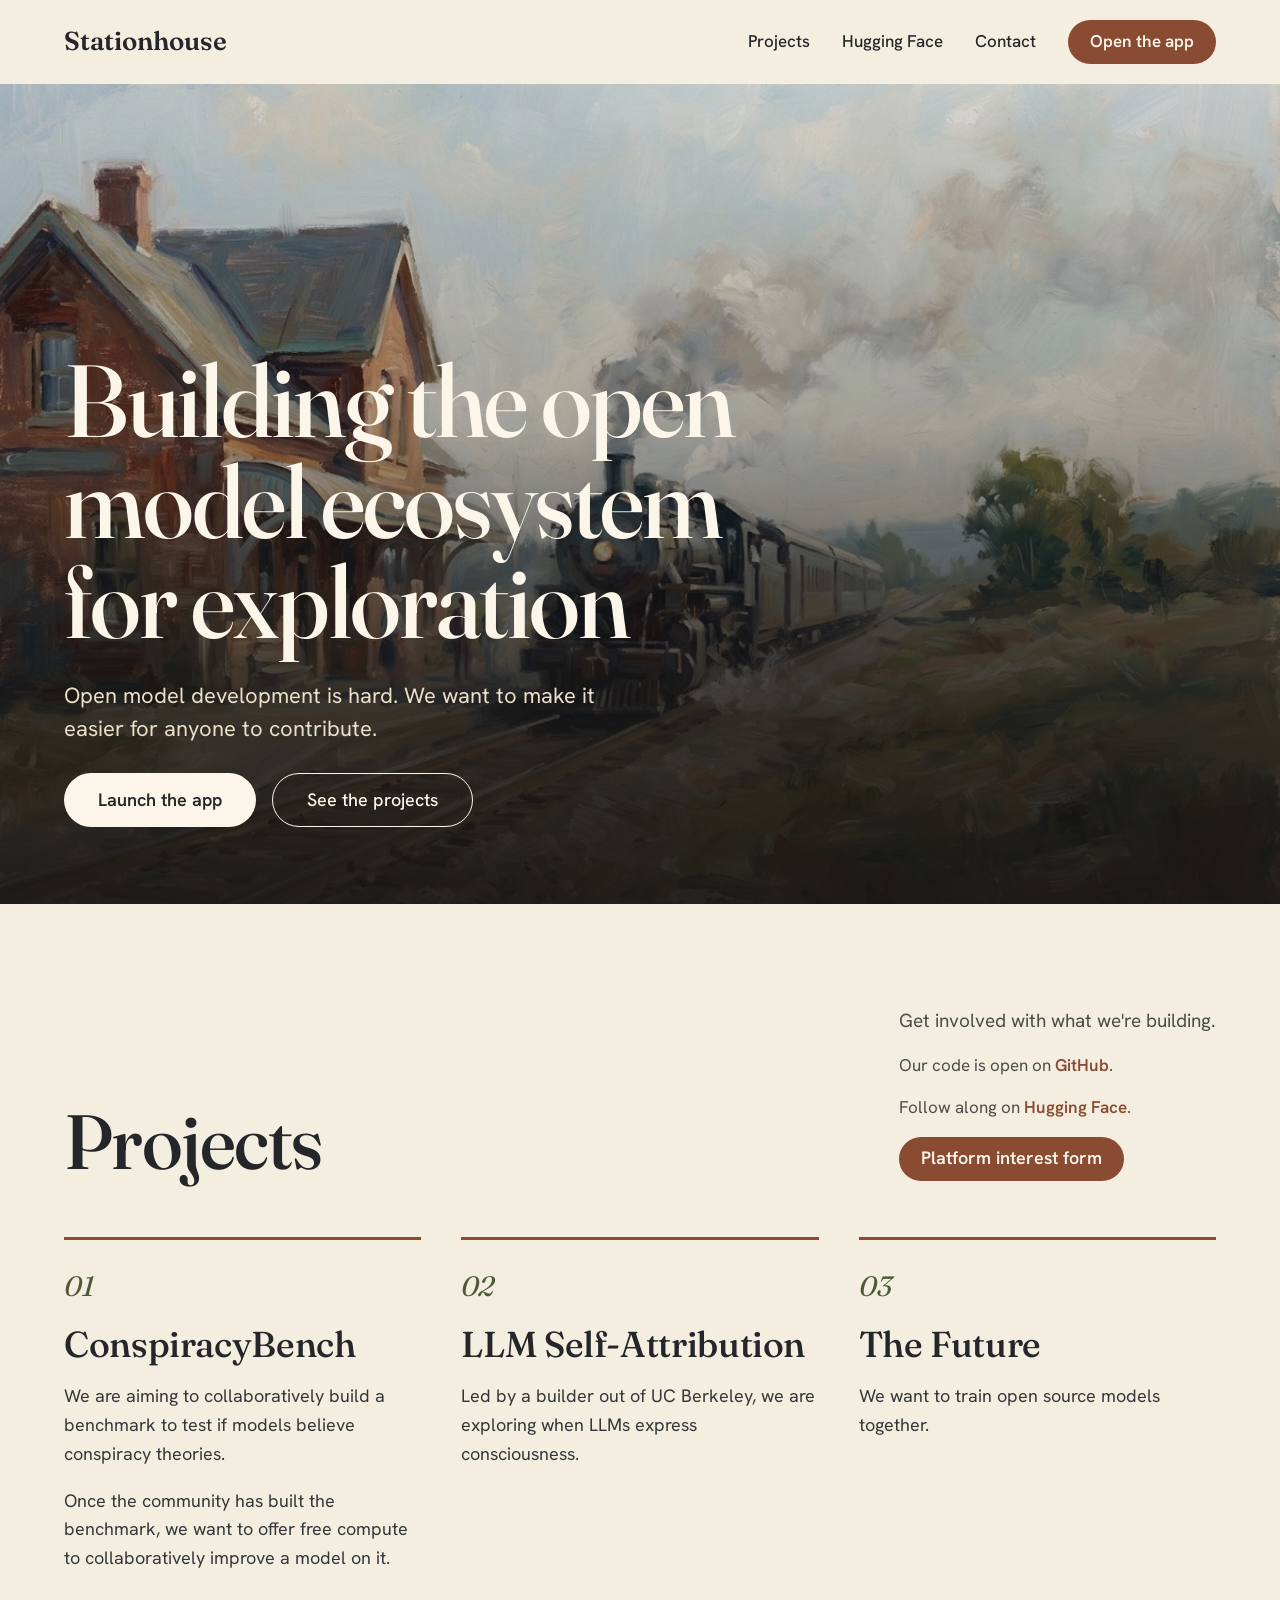
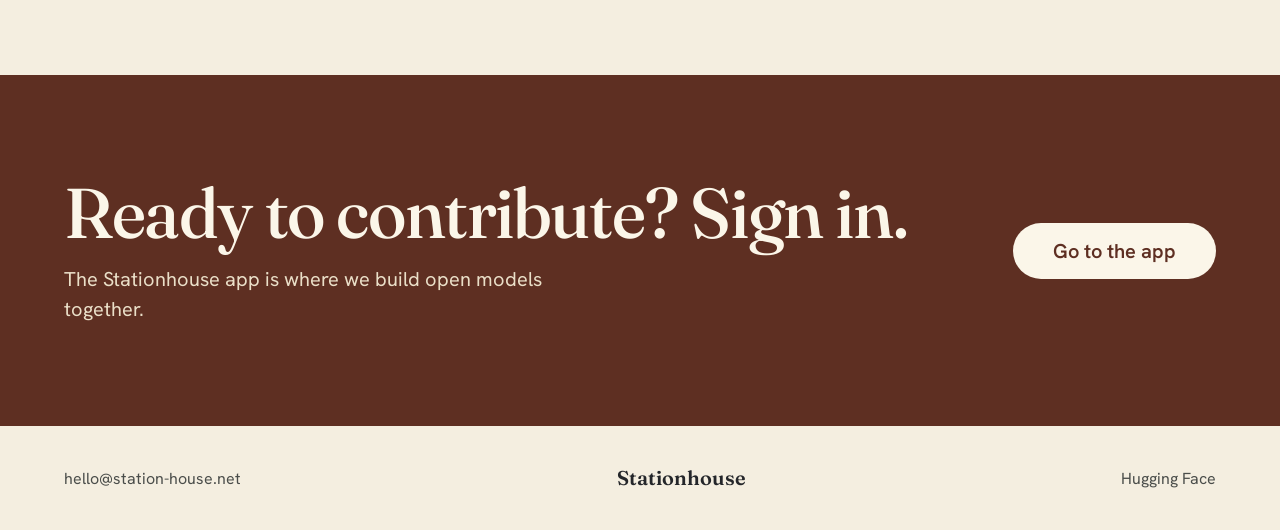
==== commit 7feeca77: "Projects aside: interest form button last, matching GitHub/HF lines Co-Authored-By: Claude Opus 5.5 " ====
--- a/index.html
+++ b/index.html
@@ -51,9 +51,9 @@
       <h2>Projects</h2>
       <div class="head-aside">
         <p>Get involved with what we're building.</p>
+        <p class="github-line">Our code is open on <a class="link" href="https://github.com/Station-House/">GitHub</a>.</p>
+        <p class="github-line">Follow along on <a class="link" href="https://huggingface.co/Station-house">Hugging Face</a>.</p>
         <a class="btn pill pill-accent" href="https://forms.gle/CCu1CT9YJAMHdPyZ8">Platform interest form</a>
-        <p class="github-line">Our code is open on <a class="link" href="https://github.com/Station-House/">GitHub</a>.</p>
-        <p class="github-line"><a class="link" href="https://huggingface.co/Station-house">Follow along on Hugging Face</a></p>
       </div>
     </div>
 
